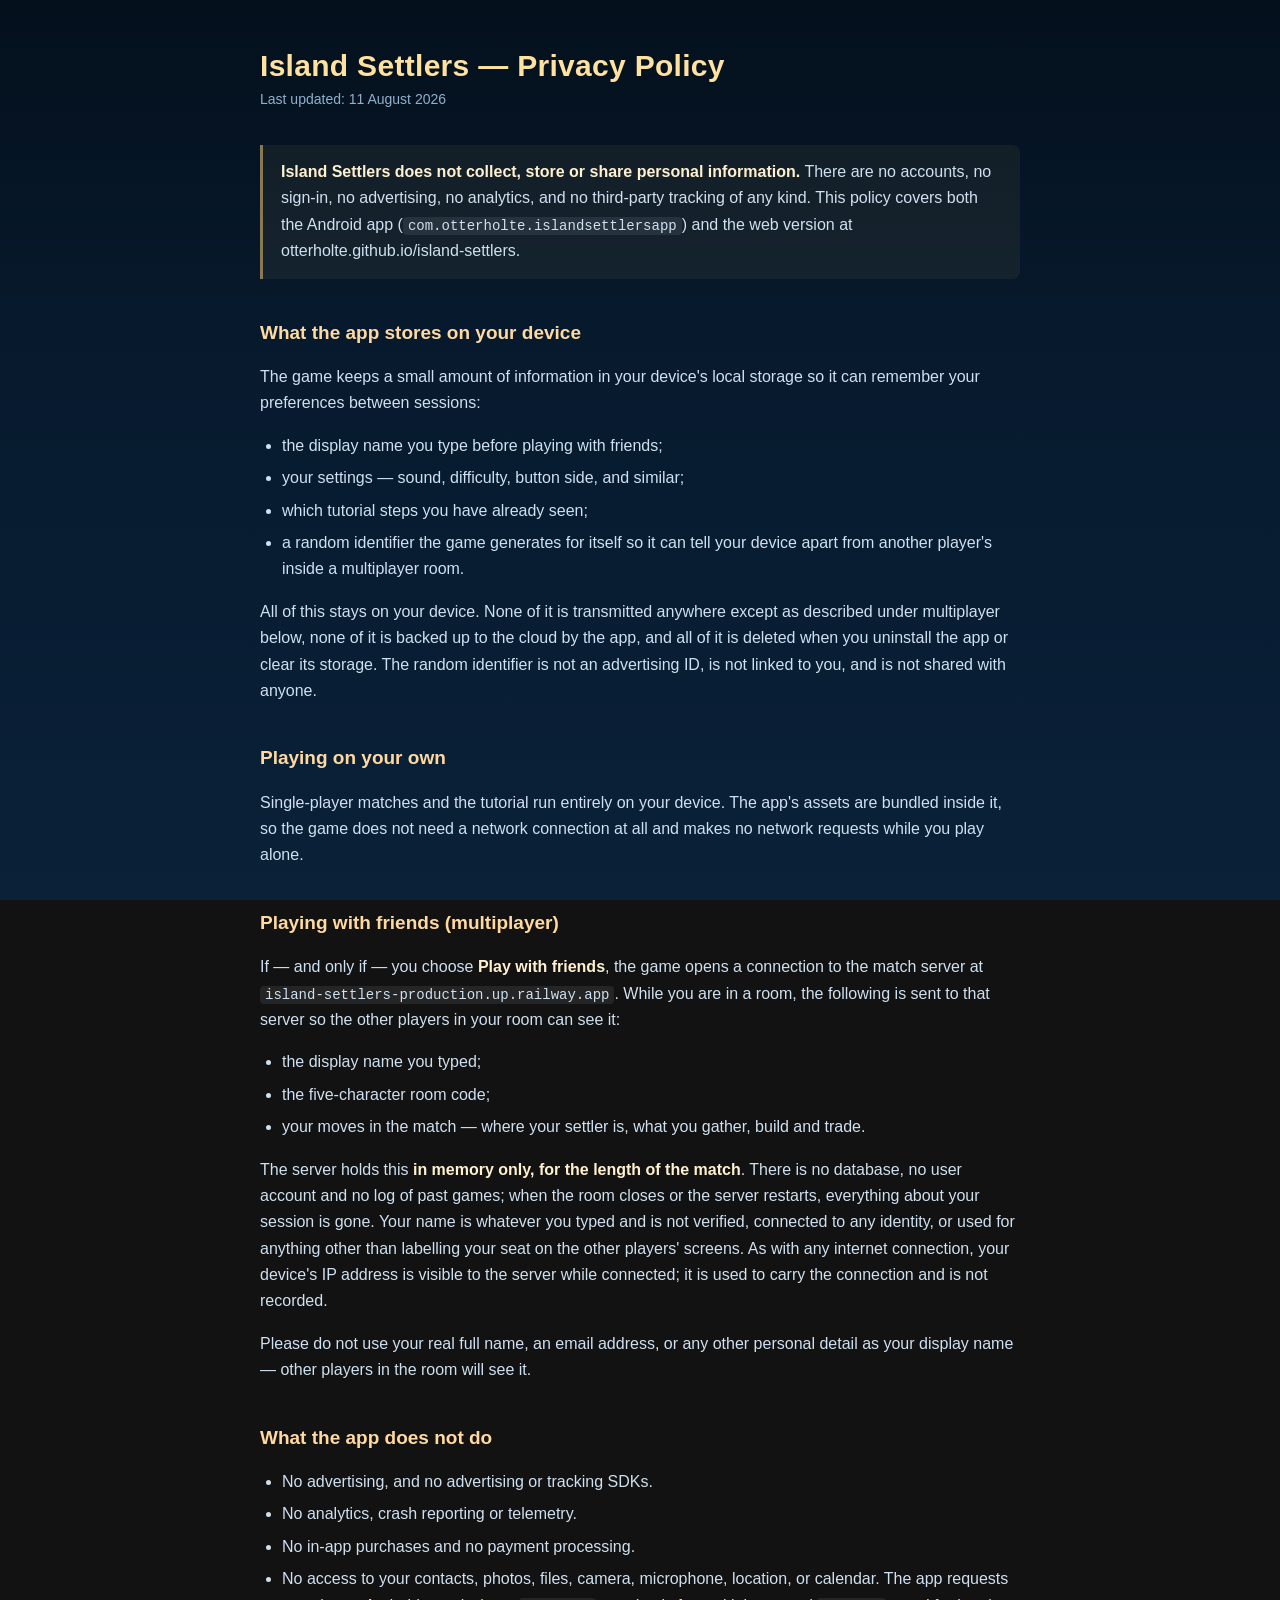
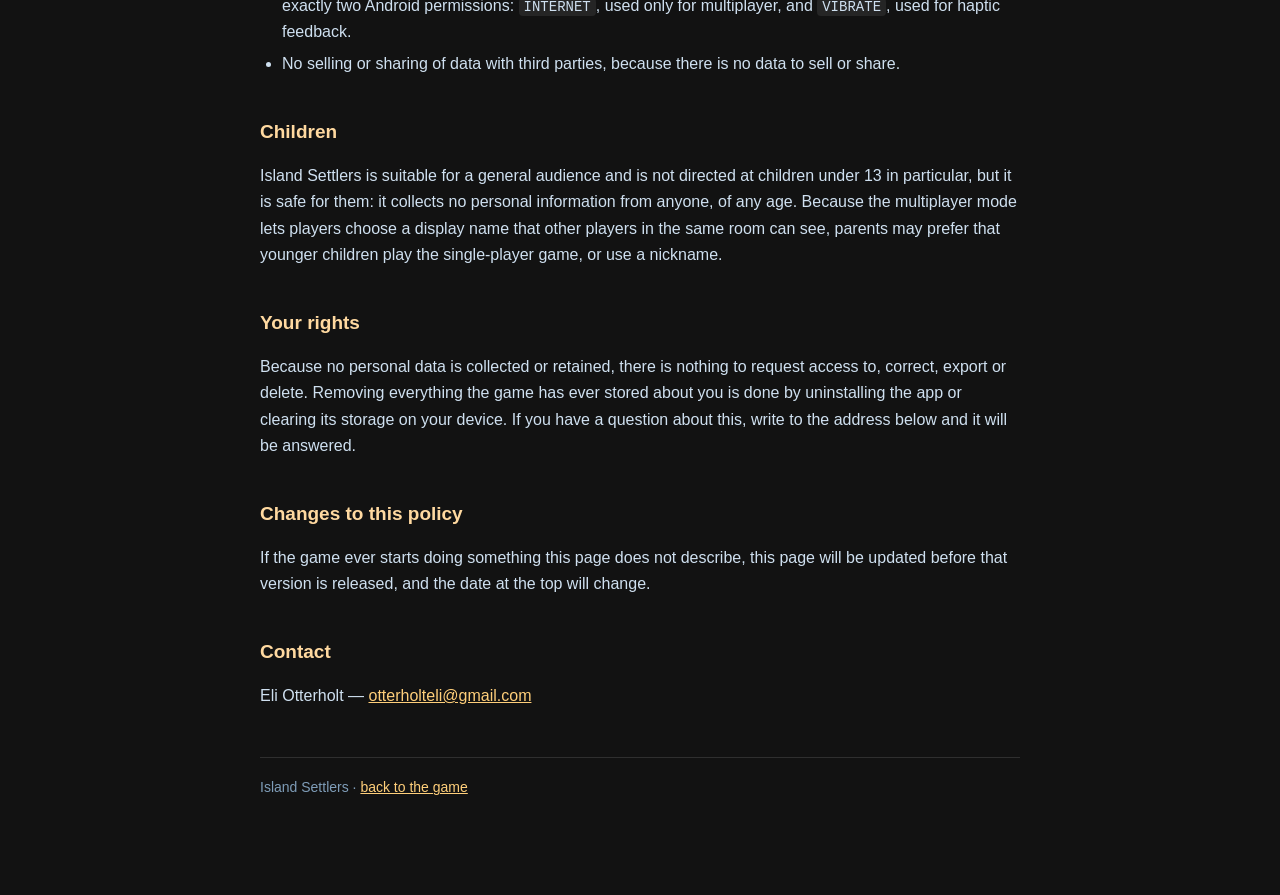
==== privacy.html @ 9014358c "Privacy policy page, required for the Google Play listing" ====
<!DOCTYPE html>
<html lang="en">
<head>
<meta charset="utf-8" />
<meta name="viewport" content="width=device-width,initial-scale=1" />
<title>Island Settlers — Privacy Policy</title>
<meta name="description" content="Privacy policy for the Island Settlers game and Android app." />
<link rel="icon" href="./icons/icon-192.png" sizes="192x192" type="image/png" />
<style>
  :root { color-scheme: dark; }
  * { box-sizing: border-box; }
  body {
    margin: 0; padding: 48px 20px 96px;
    background: linear-gradient(180deg, #04101c 0%, #071a2e 40%, #0a2138 100%) no-repeat;
    background-attachment: fixed;
    color: #dce9f6;
    font: 16px/1.65 -apple-system, BlinkMacSystemFont, "Segoe UI", Roboto, Helvetica, Arial, sans-serif;
  }
  main { max-width: 760px; margin: 0 auto; }
  h1 { font-size: 30px; line-height: 1.2; margin: 0 0 4px; color: #ffe1a0; letter-spacing: .01em; }
  .sub { color: #8fb0cc; font-size: 14px; margin: 0 0 34px; }
  h2 { font-size: 19px; margin: 38px 0 10px; color: #ffd9a0; }
  p, li { color: #cfe0f0; }
  ul { padding-left: 22px; }
  li { margin: 6px 0; }
  a { color: #ffcf7a; }
  strong { color: #fff0cf; }
  .lede {
    border-left: 3px solid rgba(255,209,122,.5);
    background: rgba(255,209,122,.06);
    padding: 14px 18px; border-radius: 0 8px 8px 0; margin: 0 0 8px;
  }
  footer { margin-top: 48px; padding-top: 18px; border-top: 1px solid rgba(255,255,255,.12);
           color: #7f9db8; font-size: 14px; }
  code { background: rgba(255,255,255,.08); padding: 1px 5px; border-radius: 4px; font-size: 14px; }
</style>
</head>
<body>
<main>

  <h1>Island Settlers — Privacy Policy</h1>
  <p class="sub">Last updated: 11 August 2026</p>

  <p class="lede">
    <strong>Island Settlers does not collect, store or share personal
    information.</strong> There are no accounts, no sign-in, no advertising, no
    analytics, and no third-party tracking of any kind. This policy covers both
    the Android app (<code>com.otterholte.islandsettlersapp</code>) and the web
    version at otterholte.github.io/island-settlers.
  </p>

  <h2>What the app stores on your device</h2>
  <p>
    The game keeps a small amount of information in your device's local
    storage so it can remember your preferences between sessions:
  </p>
  <ul>
    <li>the display name you type before playing with friends;</li>
    <li>your settings — sound, difficulty, button side, and similar;</li>
    <li>which tutorial steps you have already seen;</li>
    <li>a random identifier the game generates for itself so it can tell your
        device apart from another player's inside a multiplayer room.</li>
  </ul>
  <p>
    All of this stays on your device. None of it is transmitted anywhere except
    as described under multiplayer below, none of it is backed up to the cloud
    by the app, and all of it is deleted when you uninstall the app or clear
    its storage. The random identifier is not an advertising ID, is not linked
    to you, and is not shared with anyone.
  </p>

  <h2>Playing on your own</h2>
  <p>
    Single-player matches and the tutorial run entirely on your device. The
    app's assets are bundled inside it, so the game does not need a network
    connection at all and makes no network requests while you play alone.
  </p>

  <h2>Playing with friends (multiplayer)</h2>
  <p>
    If — and only if — you choose <strong>Play with friends</strong>, the game
    opens a connection to the match server at
    <code>island-settlers-production.up.railway.app</code>. While you are in a
    room, the following is sent to that server so the other players in your
    room can see it:
  </p>
  <ul>
    <li>the display name you typed;</li>
    <li>the five-character room code;</li>
    <li>your moves in the match — where your settler is, what you gather,
        build and trade.</li>
  </ul>
  <p>
    The server holds this <strong>in memory only, for the length of the
    match</strong>. There is no database, no user account and no log of past
    games; when the room closes or the server restarts, everything about your
    session is gone. Your name is whatever you typed and is not verified,
    connected to any identity, or used for anything other than labelling your
    seat on the other players' screens. As with any internet connection, your
    device's IP address is visible to the server while connected; it is used to
    carry the connection and is not recorded.
  </p>
  <p>
    Please do not use your real full name, an email address, or any other
    personal detail as your display name — other players in the room will see
    it.
  </p>

  <h2>What the app does not do</h2>
  <ul>
    <li>No advertising, and no advertising or tracking SDKs.</li>
    <li>No analytics, crash reporting or telemetry.</li>
    <li>No in-app purchases and no payment processing.</li>
    <li>No access to your contacts, photos, files, camera, microphone,
        location, or calendar. The app requests exactly two Android
        permissions: <code>INTERNET</code>, used only for multiplayer, and
        <code>VIBRATE</code>, used for haptic feedback.</li>
    <li>No selling or sharing of data with third parties, because there is no
        data to sell or share.</li>
  </ul>

  <h2>Children</h2>
  <p>
    Island Settlers is suitable for a general audience and is not directed at
    children under 13 in particular, but it is safe for them: it collects no
    personal information from anyone, of any age. Because the multiplayer mode
    lets players choose a display name that other players in the same room can
    see, parents may prefer that younger children play the single-player game,
    or use a nickname.
  </p>

  <h2>Your rights</h2>
  <p>
    Because no personal data is collected or retained, there is nothing to
    request access to, correct, export or delete. Removing everything the game
    has ever stored about you is done by uninstalling the app or clearing its
    storage on your device. If you have a question about this, write to the
    address below and it will be answered.
  </p>

  <h2>Changes to this policy</h2>
  <p>
    If the game ever starts doing something this page does not describe, this
    page will be updated before that version is released, and the date at the
    top will change.
  </p>

  <h2>Contact</h2>
  <p>
    Eli Otterholt — <a href="mailto:otterholteli@gmail.com">otterholteli@gmail.com</a>
  </p>

  <footer>
    Island Settlers &middot;
    <a href="./">back to the game</a>
  </footer>

</main>
</body>
</html>
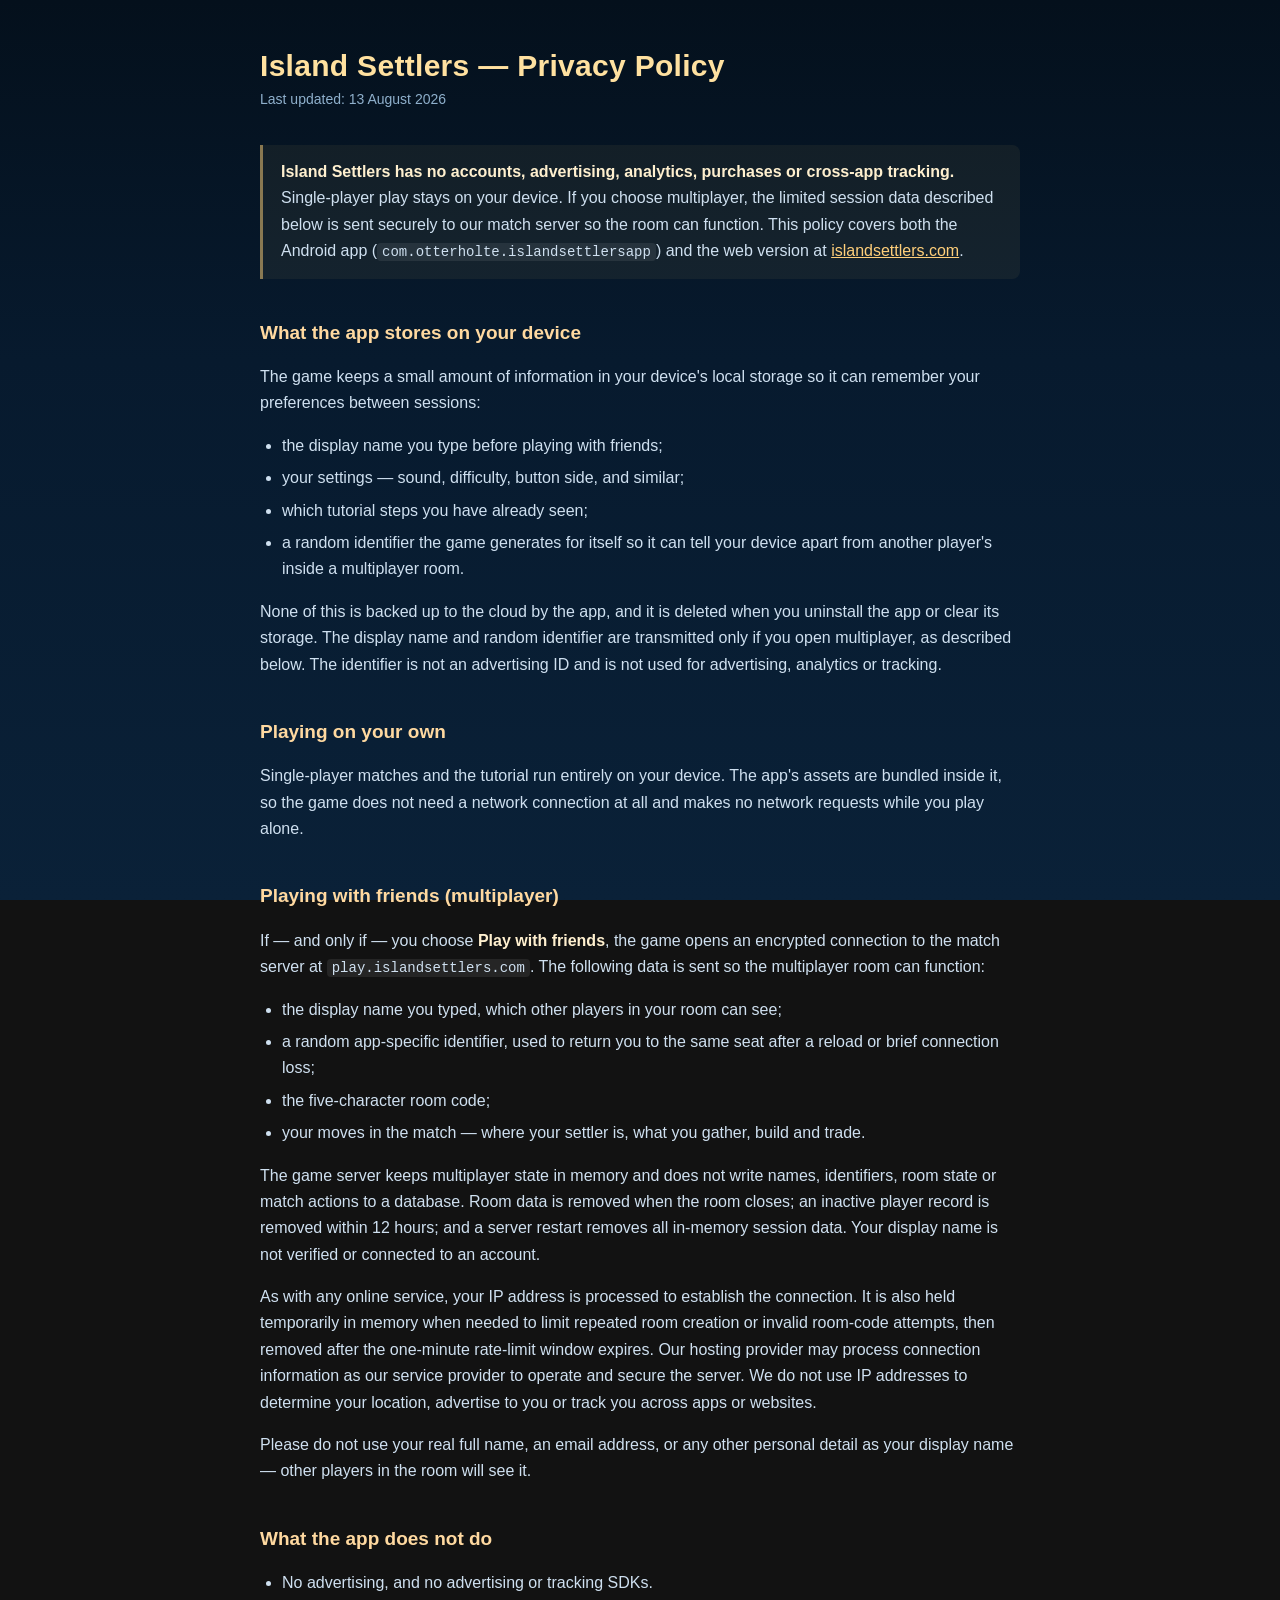
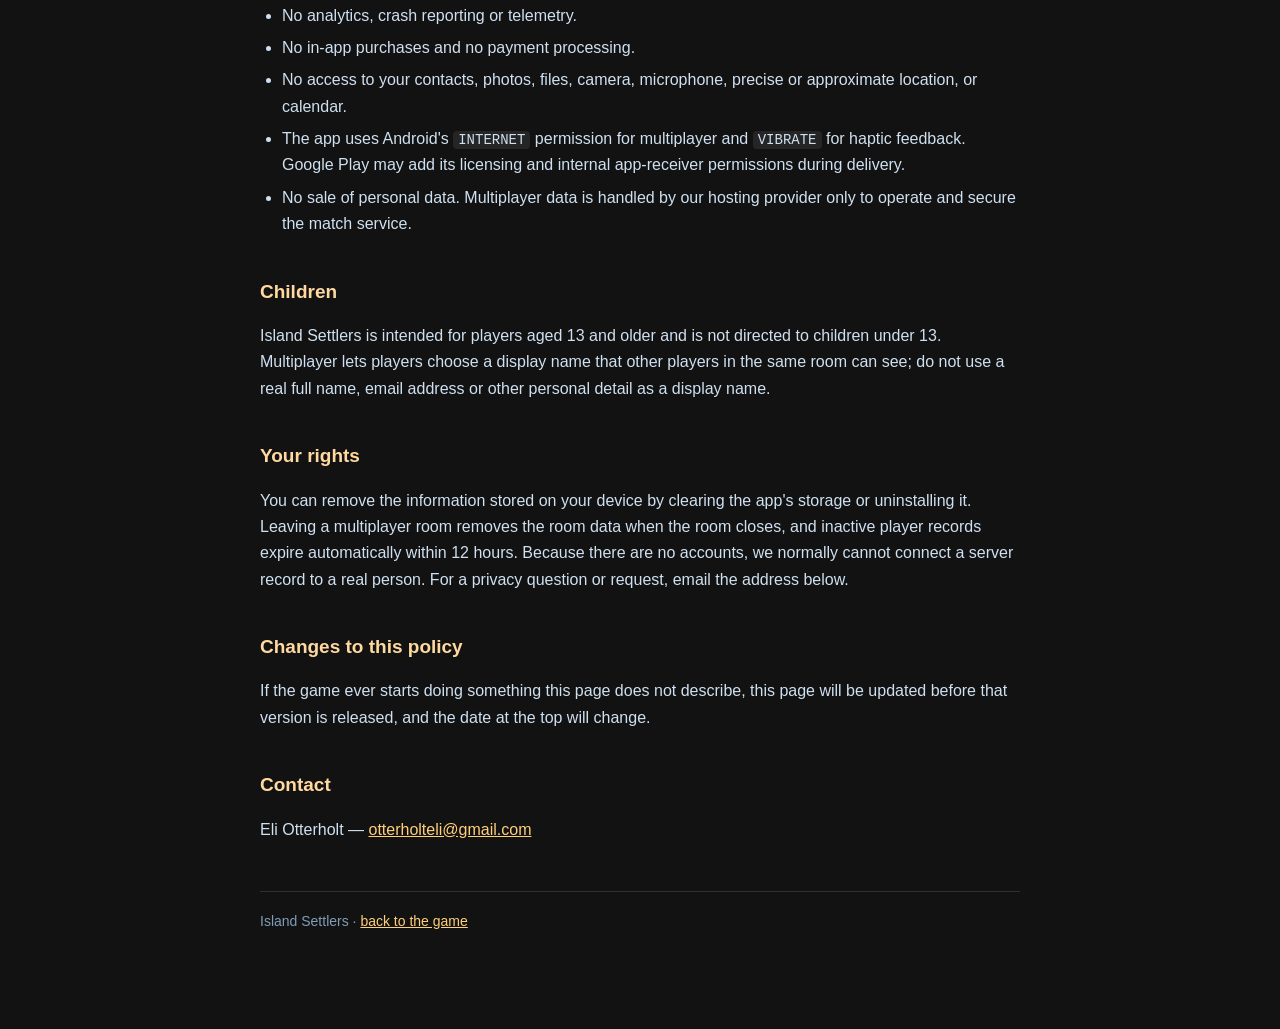
==== commit 3bb8bb08: "Align multiplayer privacy disclosures" ====
--- a/privacy.html
+++ b/privacy.html
@@ -39,14 +39,15 @@
 <main>
 
   <h1>Island Settlers — Privacy Policy</h1>
-  <p class="sub">Last updated: 11 August 2026</p>
+  <p class="sub">Last updated: 13 August 2026</p>
 
   <p class="lede">
-    <strong>Island Settlers does not collect, store or share personal
-    information.</strong> There are no accounts, no sign-in, no advertising, no
-    analytics, and no third-party tracking of any kind. This policy covers both
-    the Android app (<code>com.otterholte.islandsettlersapp</code>) and the web
-    version at otterholte.github.io/island-settlers.
+    <strong>Island Settlers has no accounts, advertising, analytics, purchases
+    or cross-app tracking.</strong> Single-player play stays on your device. If
+    you choose multiplayer, the limited session data described below is sent
+    securely to our match server so the room can function. This policy covers
+    both the Android app (<code>com.otterholte.islandsettlersapp</code>) and the
+    web version at <a href="https://islandsettlers.com/">islandsettlers.com</a>.
   </p>
 
   <h2>What the app stores on your device</h2>
@@ -62,11 +63,11 @@
         device apart from another player's inside a multiplayer room.</li>
   </ul>
   <p>
-    All of this stays on your device. None of it is transmitted anywhere except
-    as described under multiplayer below, none of it is backed up to the cloud
-    by the app, and all of it is deleted when you uninstall the app or clear
-    its storage. The random identifier is not an advertising ID, is not linked
-    to you, and is not shared with anyone.
+    None of this is backed up to the cloud by the app, and it is deleted when
+    you uninstall the app or clear its storage. The display name and random
+    identifier are transmitted only if you open multiplayer, as described
+    below. The identifier is not an advertising ID and is not used for
+    advertising, analytics or tracking.
   </p>
 
   <h2>Playing on your own</h2>
@@ -79,26 +80,33 @@
   <h2>Playing with friends (multiplayer)</h2>
   <p>
     If — and only if — you choose <strong>Play with friends</strong>, the game
-    opens a connection to the match server at
-    <code>island-settlers-production.up.railway.app</code>. While you are in a
-    room, the following is sent to that server so the other players in your
-    room can see it:
+    opens an encrypted connection to the match server at
+    <code>play.islandsettlers.com</code>. The following data is sent so the
+    multiplayer room can function:
   </p>
   <ul>
-    <li>the display name you typed;</li>
+    <li>the display name you typed, which other players in your room can see;</li>
+    <li>a random app-specific identifier, used to return you to the same seat
+        after a reload or brief connection loss;</li>
     <li>the five-character room code;</li>
     <li>your moves in the match — where your settler is, what you gather,
         build and trade.</li>
   </ul>
   <p>
-    The server holds this <strong>in memory only, for the length of the
-    match</strong>. There is no database, no user account and no log of past
-    games; when the room closes or the server restarts, everything about your
-    session is gone. Your name is whatever you typed and is not verified,
-    connected to any identity, or used for anything other than labelling your
-    seat on the other players' screens. As with any internet connection, your
-    device's IP address is visible to the server while connected; it is used to
-    carry the connection and is not recorded.
+    The game server keeps multiplayer state in memory and does not write names,
+    identifiers, room state or match actions to a database. Room data is
+    removed when the room closes; an inactive player record is removed within
+    12 hours; and a server restart removes all in-memory session data. Your
+    display name is not verified or connected to an account.
+  </p>
+  <p>
+    As with any online service, your IP address is processed to establish the
+    connection. It is also held temporarily in memory when needed to limit
+    repeated room creation or invalid room-code attempts, then removed after
+    the one-minute rate-limit window expires. Our hosting provider may process
+    connection information as our service provider to operate and secure the
+    server. We do not use IP addresses to determine your location, advertise to
+    you or track you across apps or websites.
   </p>
   <p>
     Please do not use your real full name, an email address, or any other
@@ -112,30 +120,30 @@
     <li>No analytics, crash reporting or telemetry.</li>
     <li>No in-app purchases and no payment processing.</li>
     <li>No access to your contacts, photos, files, camera, microphone,
-        location, or calendar. The app requests exactly two Android
-        permissions: <code>INTERNET</code>, used only for multiplayer, and
-        <code>VIBRATE</code>, used for haptic feedback.</li>
-    <li>No selling or sharing of data with third parties, because there is no
-        data to sell or share.</li>
+        precise or approximate location, or calendar.</li>
+    <li>The app uses Android's <code>INTERNET</code> permission for multiplayer
+        and <code>VIBRATE</code> for haptic feedback. Google Play may add its
+        licensing and internal app-receiver permissions during delivery.</li>
+    <li>No sale of personal data. Multiplayer data is handled by our hosting
+        provider only to operate and secure the match service.</li>
   </ul>
 
   <h2>Children</h2>
   <p>
-    Island Settlers is suitable for a general audience and is not directed at
-    children under 13 in particular, but it is safe for them: it collects no
-    personal information from anyone, of any age. Because the multiplayer mode
-    lets players choose a display name that other players in the same room can
-    see, parents may prefer that younger children play the single-player game,
-    or use a nickname.
+    Island Settlers is intended for players aged 13 and older and is not
+    directed to children under 13. Multiplayer lets players choose a display
+    name that other players in the same room can see; do not use a real full
+    name, email address or other personal detail as a display name.
   </p>
 
   <h2>Your rights</h2>
   <p>
-    Because no personal data is collected or retained, there is nothing to
-    request access to, correct, export or delete. Removing everything the game
-    has ever stored about you is done by uninstalling the app or clearing its
-    storage on your device. If you have a question about this, write to the
-    address below and it will be answered.
+    You can remove the information stored on your device by clearing the app's
+    storage or uninstalling it. Leaving a multiplayer room removes the room
+    data when the room closes, and inactive player records expire automatically
+    within 12 hours. Because there are no accounts, we normally cannot connect
+    a server record to a real person. For a privacy question or request, email
+    the address below.
   </p>
 
   <h2>Changes to this policy</h2>
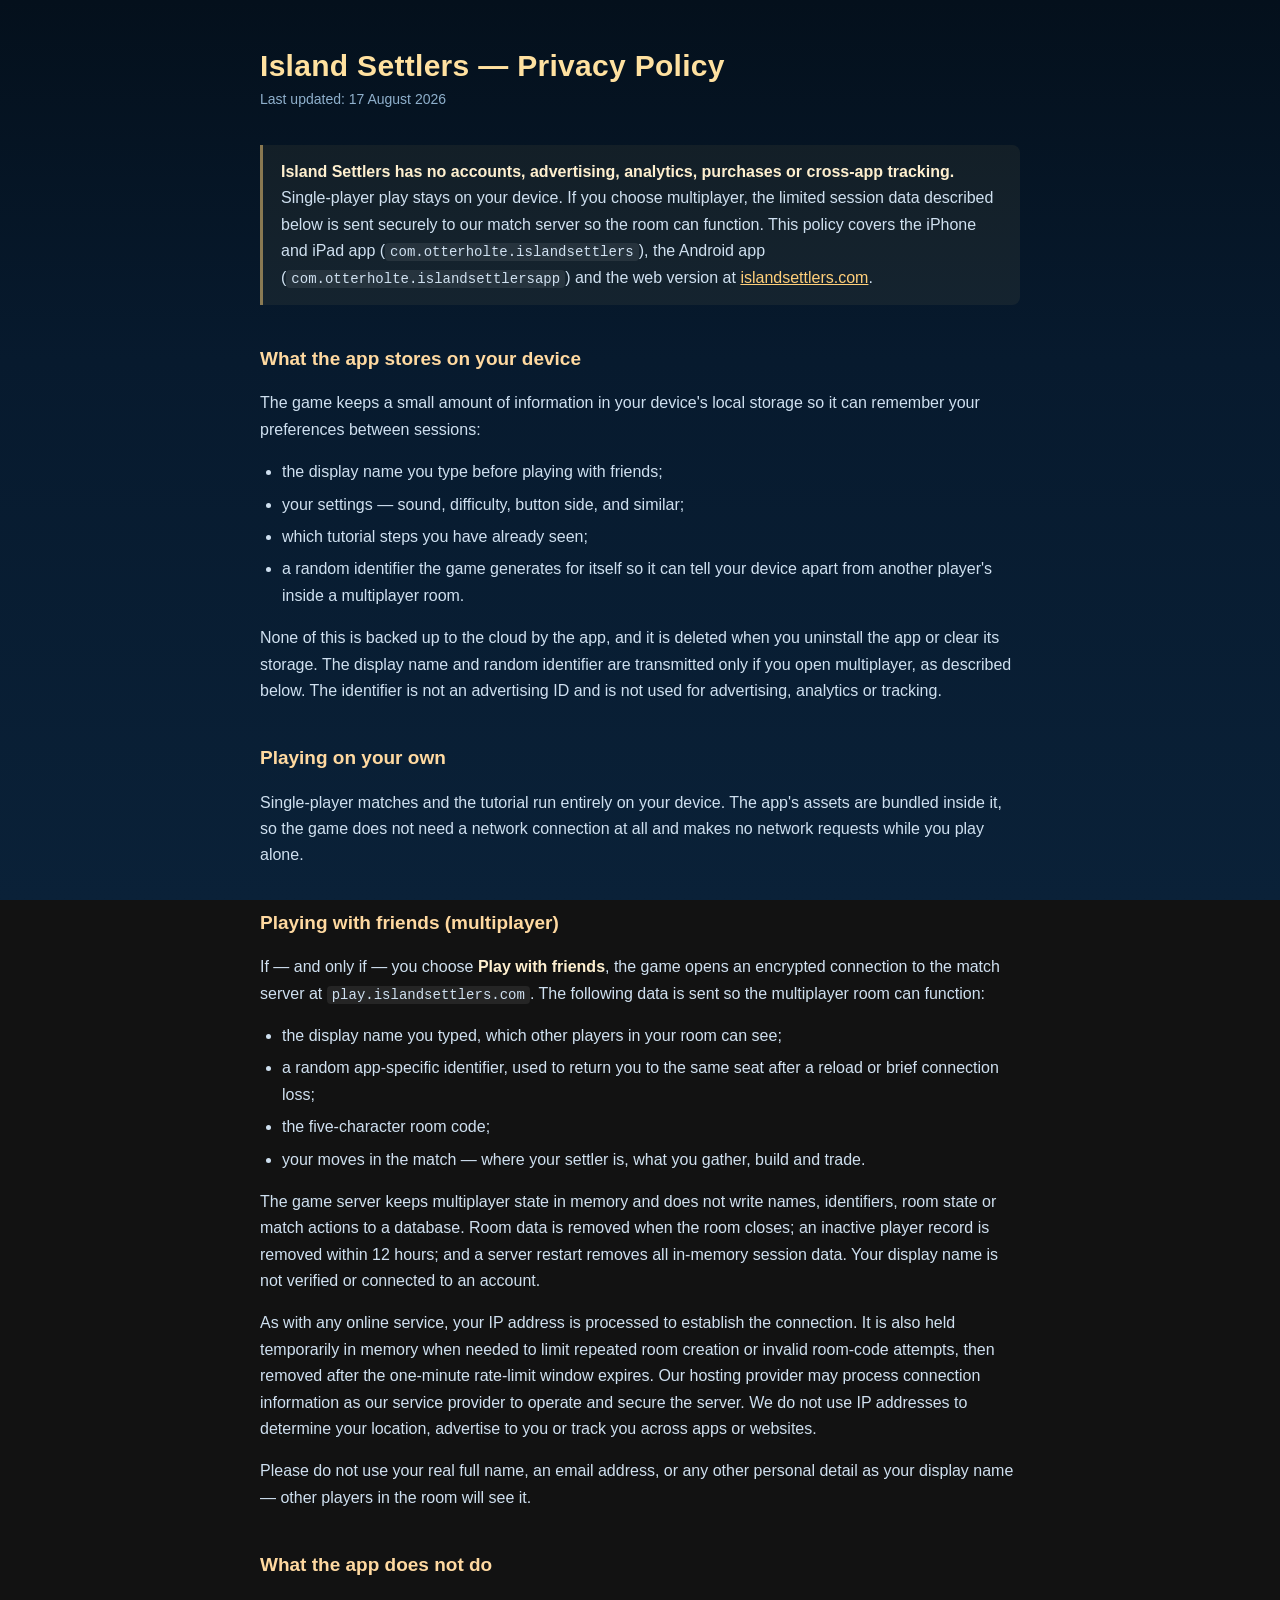
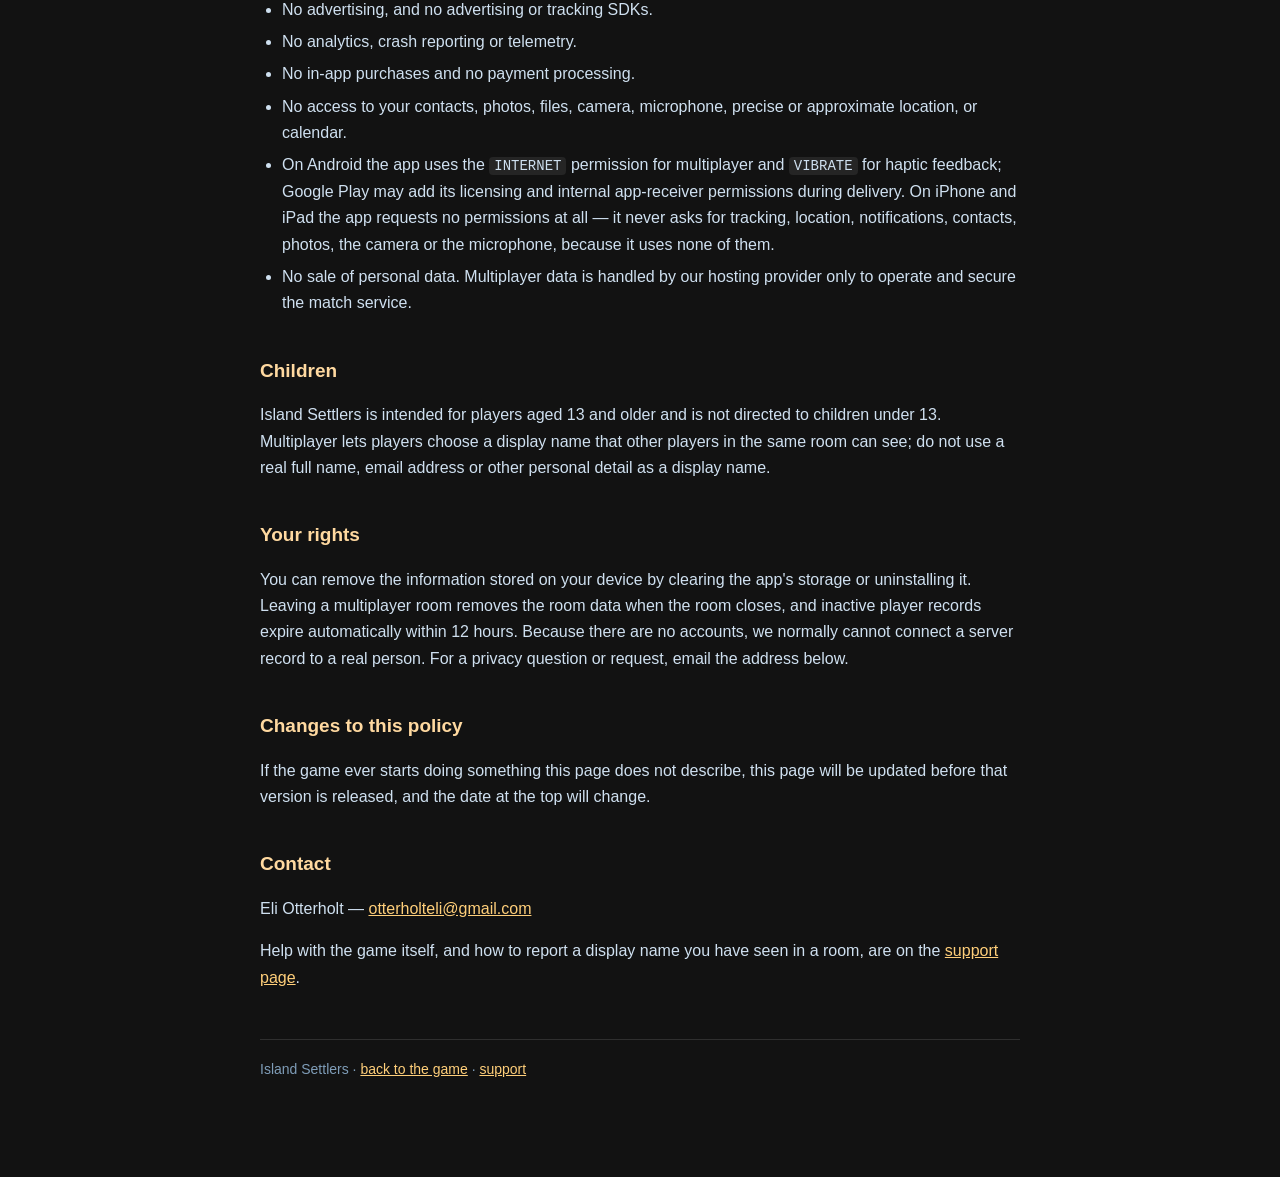
==== commit db219a96: "A support page with a human on the end of it, before Apple asks for one App Store Review Guideline 1" ====
--- a/privacy.html
+++ b/privacy.html
@@ -4,7 +4,7 @@
 <meta charset="utf-8" />
 <meta name="viewport" content="width=device-width,initial-scale=1" />
 <title>Island Settlers — Privacy Policy</title>
-<meta name="description" content="Privacy policy for the Island Settlers game and Android app." />
+<meta name="description" content="Privacy policy for the Island Settlers game and its iOS and Android apps." />
 <link rel="icon" href="./icons/icon-192.png" sizes="192x192" type="image/png" />
 <style>
   :root { color-scheme: dark; }
@@ -39,15 +39,16 @@
 <main>
 
   <h1>Island Settlers — Privacy Policy</h1>
-  <p class="sub">Last updated: 13 August 2026</p>
+  <p class="sub">Last updated: 17 August 2026</p>
 
   <p class="lede">
     <strong>Island Settlers has no accounts, advertising, analytics, purchases
     or cross-app tracking.</strong> Single-player play stays on your device. If
     you choose multiplayer, the limited session data described below is sent
     securely to our match server so the room can function. This policy covers
-    both the Android app (<code>com.otterholte.islandsettlersapp</code>) and the
-    web version at <a href="https://islandsettlers.com/">islandsettlers.com</a>.
+    the iPhone and iPad app (<code>com.otterholte.islandsettlers</code>), the
+    Android app (<code>com.otterholte.islandsettlersapp</code>) and the web
+    version at <a href="https://islandsettlers.com/">islandsettlers.com</a>.
   </p>
 
   <h2>What the app stores on your device</h2>
@@ -121,9 +122,12 @@
     <li>No in-app purchases and no payment processing.</li>
     <li>No access to your contacts, photos, files, camera, microphone,
         precise or approximate location, or calendar.</li>
-    <li>The app uses Android's <code>INTERNET</code> permission for multiplayer
-        and <code>VIBRATE</code> for haptic feedback. Google Play may add its
-        licensing and internal app-receiver permissions during delivery.</li>
+    <li>On Android the app uses the <code>INTERNET</code> permission for
+        multiplayer and <code>VIBRATE</code> for haptic feedback; Google Play
+        may add its licensing and internal app-receiver permissions during
+        delivery. On iPhone and iPad the app requests no permissions at all —
+        it never asks for tracking, location, notifications, contacts, photos,
+        the camera or the microphone, because it uses none of them.</li>
     <li>No sale of personal data. Multiplayer data is handled by our hosting
         provider only to operate and secure the match service.</li>
   </ul>
@@ -157,10 +161,15 @@
   <p>
     Eli Otterholt — <a href="mailto:otterholteli@gmail.com">otterholteli@gmail.com</a>
   </p>
+  <p>
+    Help with the game itself, and how to report a display name you have seen
+    in a room, are on the <a href="./support.html">support page</a>.
+  </p>
 
   <footer>
     Island Settlers &middot;
-    <a href="./">back to the game</a>
+    <a href="./">back to the game</a> &middot;
+    <a href="./support.html">support</a>
   </footer>
 
 </main>
